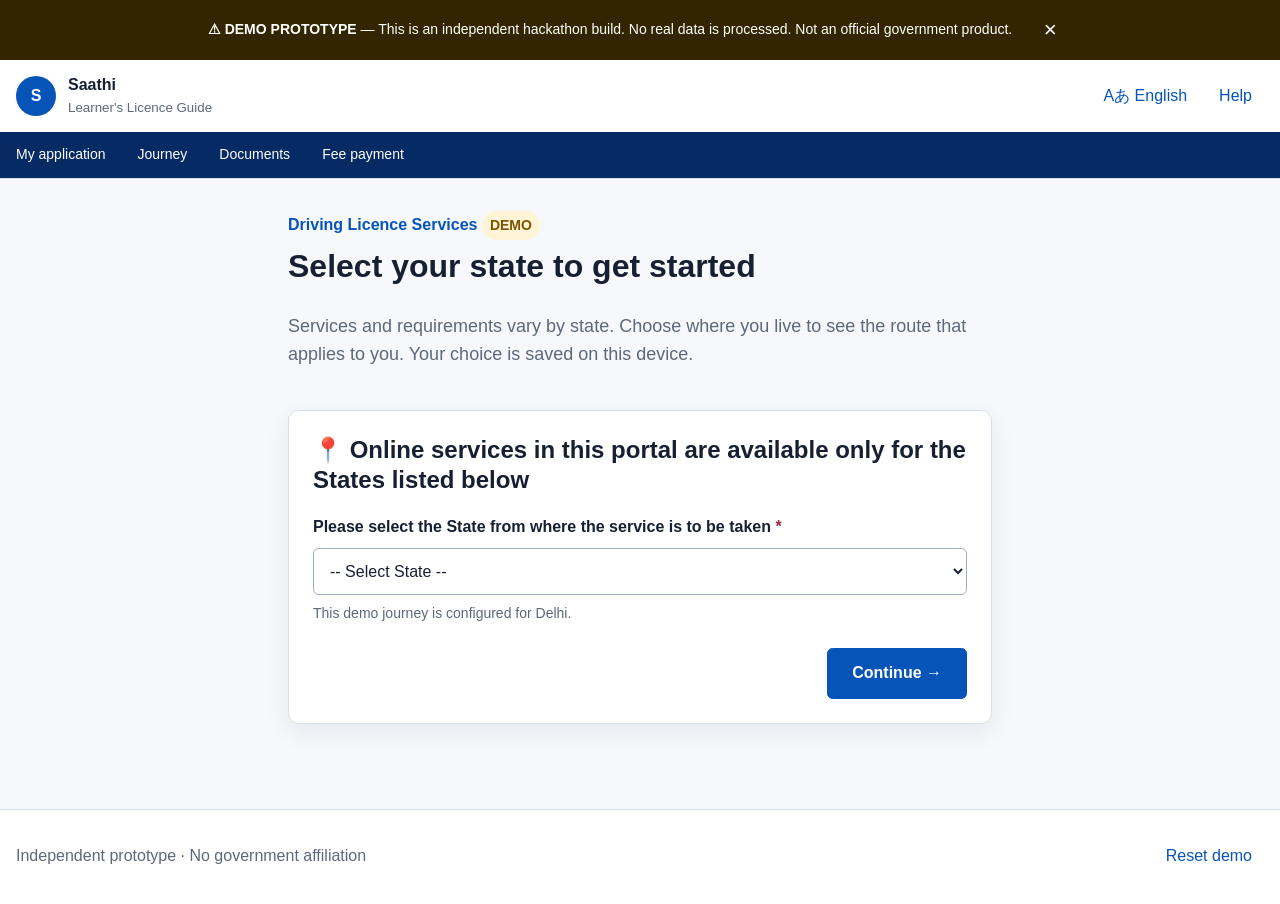
==== index.html @ 6cfe11fb "Add files via upload" ====
<!doctype html>
<html lang="en">
<head>
  <meta charset="utf-8">
  <meta name="viewport" content="width=device-width, initial-scale=1">
  <meta name="description" content="Independent hackathon prototype for a guided learner's licence journey.">
  <title>Saathi — Learner's Licence Guide</title>
  <link rel="icon" href="assets/icons/favicon.svg" type="image/svg+xml">
  <link rel="stylesheet" href="css/base.css">
  <link rel="stylesheet" href="css/layout.css">
  <link rel="stylesheet" href="css/components.css">
  <link rel="stylesheet" href="css/states.css">
  <link rel="stylesheet" href="css/responsive.css">
</head>
<body>
  <a class="skip-link" href="#main-content">Skip to main content</a>
  <div id="demo-banner"></div>
  <header class="site-header">
    <div class="header-main wrap">
      <a class="brand" href="#/welcome" aria-label="Saathi home">
        <span class="brand-mark" aria-hidden="true">S</span>
        <span><strong>Saathi</strong><small>Learner's Licence Guide</small></span>
      </a>
      <div class="header-actions">
        <button class="text-button" id="language-button" type="button" aria-label="Change language">Aあ English</button>
        <button class="text-button" id="help-button" type="button">Help</button>
      </div>
    </div>
    <nav class="service-nav" aria-label="Service navigation">
      <div class="wrap"><a href="#/dashboard">My application</a><a href="#/roadmap">Journey</a><a href="#/documents">Documents</a><a href="#/payment">Fee payment</a></div>
    </nav>
  </header>
  <div id="network-status" class="network-status" role="status" aria-live="polite" hidden></div>
  <main id="main-content" tabindex="-1"></main>
  <footer class="site-footer"><div class="wrap"><span>Independent prototype · No government affiliation</span><button class="link-button" id="reset-button" type="button">Reset demo</button></div></footer>
  <div id="toast-region" class="toast-region" aria-live="polite"></div>
  <dialog id="help-dialog" class="help-dialog" aria-labelledby="help-title">
    <button class="dialog-close" type="button" aria-label="Close help">×</button>
    <h2 id="help-title">Need help?</h2>
    <p>Your progress is saved on this device. For this demo, call <strong>1800-000-0000</strong> or return to your application roadmap.</p>
    <a class="button button-primary" href="#/roadmap">View my journey</a>
  </dialog>
  <script type="module" src="js/main.js"></script>
</body>
</html>
---- css/base.css ----
:root {
  --blue-950:#062a63; --blue-900:#073b86; --blue-800:#0754b8; --blue-700:#0969da; --blue-100:#eaf3ff; --blue-50:#f4f8ff;
  --ink:#172033; --muted:#5d687b; --line:#d8e0eb; --surface:#fff; --canvas:#f6f8fb;
  --green-800:#17613d; --green-100:#e6f5ec; --amber-800:#805500; --amber-100:#fff4d6; --red-800:#9b2935; --red-100:#fdebed;
  --font:-apple-system,BlinkMacSystemFont,"Segoe UI",Roboto,Arial,sans-serif;
  --text-sm:.875rem; --text-base:1rem; --text-lg:1.125rem; --text-xl:1.5rem; --text-2xl:2rem; --text-3xl:2.7rem;
  --space-1:.25rem; --space-2:.5rem; --space-3:.75rem; --space-4:1rem; --space-5:1.5rem; --space-6:2rem; --space-7:3rem; --space-8:4rem;
  --radius-sm:.35rem; --radius-md:.65rem; --radius-lg:1rem; --shadow:0 .5rem 1.5rem rgba(27,46,78,.08); --max:90rem;
  --control:2.9rem; --header:4.5rem;
}
*{box-sizing:border-box} html{scroll-behavior:smooth} body{margin:0;background:var(--canvas);color:var(--ink);font:400 var(--text-base)/1.55 var(--font)}
button,input,select,textarea{font:inherit} button,a{touch-action:manipulation} a{color:var(--blue-800)} img{max-width:100%} h1,h2,h3,p{margin-top:0} h1{font-size:var(--text-2xl);line-height:1.18} h2{font-size:var(--text-xl);line-height:1.25} h3{font-size:var(--text-lg)}
:focus-visible{outline:.2rem solid #ffbf47;outline-offset:.18rem}.skip-link{position:fixed;left:var(--space-3);top:-6rem;background:#fff;padding:var(--space-3);z-index:100}.skip-link:focus{top:var(--space-3)}
.wrap{width:min(calc(100% - var(--space-6)),var(--max));margin-inline:auto}.fallback{max-width:40rem;margin:10vh auto;padding:var(--space-6)}
---- css/layout.css ----
.site-header{background:var(--surface);border-bottom:1px solid var(--line);position:relative;z-index:10}.header-main{height:var(--header);display:flex;align-items:center;justify-content:space-between;gap:var(--space-4)}
.brand{display:flex;align-items:center;gap:var(--space-3);color:var(--ink);text-decoration:none}.brand-mark{display:grid;place-items:center;width:2.5rem;height:2.5rem;border-radius:50%;background:var(--blue-800);color:#fff;font-weight:800}.brand small{display:block;color:var(--muted)}.header-actions{display:flex;gap:var(--space-2)}
.service-nav{background:var(--blue-950)}.service-nav .wrap{display:flex;gap:var(--space-6);overflow:auto}.service-nav a{color:#fff;text-decoration:none;padding:var(--space-3) 0;white-space:nowrap;font-size:var(--text-sm)}
#main-content{min-height:70vh}.page{padding:var(--space-6) 0 var(--space-8)}.page-grid{display:grid;grid-template-columns:minmax(0,1fr) 18rem;gap:var(--space-6);align-items:start}.content-stack{display:grid;gap:var(--space-5)}
.hero{background:var(--blue-50);border-bottom:1px solid var(--line)}.hero-inner{min-height:22rem;display:grid;grid-template-columns:1.25fr .75fr;align-items:center;gap:var(--space-7);padding-block:var(--space-7)}.hero h1{font-size:var(--text-3xl);max-width:42rem}.hero-visual{min-height:14rem;border-radius:var(--radius-lg);background:linear-gradient(150deg,var(--blue-100),#fff);display:grid;place-items:center}.road-scene{font-size:5rem}.site-footer{border-top:1px solid var(--line);background:#fff}.site-footer .wrap{display:flex;justify-content:space-between;align-items:center;gap:var(--space-4);padding-block:var(--space-5);color:var(--muted)}
.form-grid{display:grid;grid-template-columns:repeat(2,minmax(0,1fr));gap:var(--space-4)}.span-2{grid-column:1/-1}.action-row{display:flex;align-items:center;justify-content:space-between;gap:var(--space-3);margin-top:var(--space-5)}
.choice-grid{display:grid;grid-template-columns:repeat(2,minmax(0,1fr));gap:var(--space-4)}.summary-grid{display:grid;grid-template-columns:repeat(3,minmax(0,1fr));gap:var(--space-4)}
---- css/components.css ----
.demo-banner{background:#332500;color:#fff;display:flex;justify-content:center;align-items:center;gap:var(--space-4);padding:var(--space-2) var(--space-4);font-size:var(--text-sm)}.demo-banner button{border:0;background:transparent;color:#fff;font-size:1.4rem;min-width:2.75rem;min-height:2.75rem;cursor:pointer}
.text-button,.link-button{border:0;background:transparent;color:var(--blue-800);min-height:var(--control);padding:0 var(--space-3);cursor:pointer}.button{display:inline-flex;justify-content:center;align-items:center;gap:var(--space-2);min-height:var(--control);padding:var(--space-3) var(--space-5);border:1px solid var(--blue-800);border-radius:var(--radius-sm);font-weight:700;text-decoration:none;cursor:pointer}.button-primary{background:var(--blue-800);color:#fff}.button-secondary{background:#fff;color:var(--blue-800)}.button-danger{background:var(--red-800);border-color:var(--red-800);color:#fff}.button[disabled]{opacity:.5;cursor:not-allowed}
.eyebrow{color:var(--blue-800);font-weight:700;margin-bottom:var(--space-2)}.lede{font-size:var(--text-lg);color:var(--muted);max-width:48rem}.card{background:var(--surface);border:1px solid var(--line);border-radius:var(--radius-md);padding:var(--space-5);box-shadow:var(--shadow)}.card-flat{box-shadow:none}.card h2:last-child,.card p:last-child{margin-bottom:0}
.breadcrumb{font-size:var(--text-sm);color:var(--muted);margin-bottom:var(--space-4)}.breadcrumb a{color:var(--muted)}
.progress{display:flex;justify-content:space-between;gap:var(--space-2);margin:0;padding:0;list-style:none}.progress li{flex:1;border-top:.22rem solid var(--line);padding-top:var(--space-2);font-size:var(--text-sm);color:var(--muted)}.progress .complete{border-color:var(--green-800);color:var(--green-800)}.progress .current{border-color:var(--blue-800);color:var(--blue-800);font-weight:700}
.roadmap{position:sticky;top:var(--space-4)}.roadmap ol{list-style:none;padding:0;margin:0}.roadmap li{position:relative;padding:0 0 var(--space-4) var(--space-6);color:var(--muted)}.roadmap li::before{content:'○';position:absolute;left:0}.roadmap .complete{color:var(--green-800)}.roadmap .complete::before{content:'✓'}.roadmap .current{font-weight:700;color:var(--blue-800)}.roadmap .current::before{content:'→'}
.field{display:grid;gap:var(--space-2)}.field label{font-weight:700}.field input,.field select,.field textarea{width:100%;min-height:var(--control);border:1px solid #9cabc0;border-radius:var(--radius-sm);background:#fff;padding:var(--space-3);color:var(--ink)}.hint{color:var(--muted);font-size:var(--text-sm)}.required{color:var(--red-800)}
.choice{position:relative;display:block;border:1px solid var(--line);border-radius:var(--radius-md);padding:var(--space-5);background:#fff;cursor:pointer}.choice:has(input:checked){border-color:var(--blue-800);box-shadow:0 0 0 .12rem var(--blue-100)}.choice input{position:absolute;top:var(--space-4);right:var(--space-4);width:1.2rem;height:1.2rem}.choice strong{display:block;margin-bottom:var(--space-2)}
.status-box{display:flex;gap:var(--space-4);border-radius:var(--radius-md);padding:var(--space-5);border:1px solid}.status-icon{display:grid;place-items:center;flex:0 0 2.5rem;height:2.5rem;border-radius:50%;font-weight:800}.status-copy p:last-child{margin:0}.status-label{font-size:var(--text-sm);font-weight:800;text-transform:uppercase;letter-spacing:.04em}
.document-list{display:grid;gap:var(--space-3)}.document-row{display:grid;grid-template-columns:1fr auto;gap:var(--space-4);align-items:center;border:1px solid var(--line);border-radius:var(--radius-sm);padding:var(--space-4)}.document-row input{max-width:16rem}.tag{display:inline-flex;padding:var(--space-1) var(--space-2);border-radius:10rem;font-size:var(--text-sm);font-weight:700}.tag-demo{background:var(--amber-100);color:var(--amber-800)}
.fee-table{width:100%;border-collapse:collapse}.fee-table th,.fee-table td{text-align:left;border-bottom:1px solid var(--line);padding:var(--space-3)}.fee-table td:last-child,.fee-table th:last-child{text-align:right}.fee-total{font-weight:800;font-size:var(--text-lg)}
.slot-grid{display:flex;flex-wrap:wrap;gap:var(--space-2)}.slot{min-height:var(--control);border:1px solid var(--line);background:#fff;border-radius:var(--radius-sm);padding:var(--space-2) var(--space-4);cursor:pointer}.slot.is-selected{background:var(--blue-100);border-color:var(--blue-800);font-weight:700}
.video-placeholder{aspect-ratio:16/9;background:var(--blue-950);color:#fff;display:grid;place-items:center;border-radius:var(--radius-md);font-size:var(--text-xl);text-align:center;padding:var(--space-5)}.video-progress{height:.55rem;background:var(--line);border-radius:2rem;overflow:hidden}.video-progress span{display:block;width:0;height:100%;background:var(--green-800);transition:width .3s}
.question-options{display:grid;gap:var(--space-3)}.test-header{display:flex;justify-content:space-between;gap:var(--space-4);align-items:center}.timer{font-weight:800;color:var(--red-800)}
.licence-card{max-width:38rem;border:.18rem solid var(--blue-900);border-radius:var(--radius-md);padding:var(--space-5);background:#fff}.licence-head{display:flex;justify-content:space-between;border-bottom:1px solid var(--line);padding-bottom:var(--space-3);margin-bottom:var(--space-4)}.licence-body{display:grid;grid-template-columns:6rem 1fr;gap:var(--space-4)}.portrait{display:grid;place-items:center;background:var(--blue-100);font-size:3rem;min-height:7rem}.qr{font-size:3.5rem}
.network-status{background:var(--amber-100);color:var(--amber-800);padding:var(--space-2);text-align:center;font-weight:700}.toast-region{position:fixed;right:var(--space-4);bottom:var(--space-4);z-index:40}.toast{background:var(--ink);color:#fff;padding:var(--space-4);border-radius:var(--radius-sm);box-shadow:var(--shadow)}.help-dialog{border:0;border-radius:var(--radius-lg);max-width:30rem;padding:var(--space-6);box-shadow:0 1rem 4rem rgba(0,0,0,.25)}.help-dialog::backdrop{background:rgba(7,20,43,.55)}.dialog-close{float:right;border:0;background:transparent;font-size:1.5rem;min-width:2.75rem;min-height:2.75rem;cursor:pointer}
.dashboard{padding:var(--space-6) 0 var(--space-8)}.dashboard .wrap{display:grid;gap:var(--space-6)}
.welcome-banner{display:grid;grid-template-columns:1.35fr 1fr;gap:var(--space-6);background:linear-gradient(135deg,var(--blue-50),#fff);border:1px solid var(--blue-100);border-radius:var(--radius-lg);padding:var(--space-6)}
.welcome-content h1{font-size:var(--text-2xl);margin-bottom:var(--space-2)}.welcome-content .brand-name{color:var(--blue-800)}.welcome-content .dept-name{font-weight:700;margin-bottom:var(--space-3)}.welcome-content p{color:var(--muted);margin-bottom:var(--space-4);max-width:32rem}.banner-actions{display:flex;gap:var(--space-3);flex-wrap:wrap}
.track-card{background:#fff;border:1px solid var(--line);border-radius:var(--radius-md);padding:var(--space-5);box-shadow:var(--shadow);align-self:start}.track-card h2{margin-bottom:var(--space-2)}.track-card p{color:var(--muted);margin-bottom:var(--space-3)}.track-row{display:flex;gap:var(--space-2);margin-bottom:var(--space-3)}.track-row input{flex:1;min-width:0;min-height:var(--control);padding:var(--space-3);border:1px solid #9cabc0;border-radius:var(--radius-sm);background:#fff;color:var(--ink)}.track-row .button{white-space:nowrap}
.services-section h2{margin-bottom:var(--space-2)}.services-grid{display:grid;grid-template-columns:repeat(3,minmax(0,1fr));gap:var(--space-4);margin-top:var(--space-4)}
.service-card{display:block;text-decoration:none;color:var(--ink);background:#fff;border:1px solid var(--line);border-radius:var(--radius-md);padding:var(--space-5);transition:box-shadow .2s,transform .2s}.service-card:not(.is-disabled):hover{box-shadow:var(--shadow);transform:translateY(-.15rem);border-color:var(--blue-100)}.service-card.is-disabled{opacity:.6;cursor:not-allowed}.service-icon{display:grid;place-items:center;width:2.75rem;height:2.75rem;border-radius:var(--radius-sm);background:var(--blue-100);color:var(--blue-800);font-size:1.35rem;margin-bottom:var(--space-3)}.service-card strong{display:block;margin-bottom:var(--space-2);font-size:var(--text-lg)}.service-card span{color:var(--muted);font-size:var(--text-sm)}
.info-grid{display:grid;grid-template-columns:repeat(3,minmax(0,1fr));gap:var(--space-4)}.info-card{border-radius:var(--radius-md);padding:var(--space-5);border:1px solid var(--line);background:#fff;display:flex;flex-direction:column;gap:var(--space-3)}.info-card h2{margin:0}.info-card--tips{background:var(--blue-50);border-color:var(--blue-100)}.info-card--help{background:var(--green-100);border-color:#a8d6b8}.info-card ul{list-style:none;padding:0;margin:0}.tick-list li{position:relative;padding-left:var(--space-5);margin-bottom:var(--space-3);color:var(--ink)}.tick-list li:last-child{margin-bottom:0}.tick-list li::before{content:'✓';position:absolute;left:0;top:0;color:var(--blue-800);font-weight:800}.info-link{color:var(--blue-800);font-weight:700;text-decoration:none;margin-top:auto}
.notif-header{display:flex;justify-content:space-between;align-items:center}.notif-header h2{margin:0}.notif-list li{display:flex;justify-content:space-between;gap:var(--space-3);padding:var(--space-3) 0;border-bottom:1px solid var(--line)}.notif-list li:last-child{border-bottom:0}.notif-list time{color:var(--muted);font-size:var(--text-sm);flex-shrink:0;white-space:nowrap}
.dashboard-footnote{text-align:right;color:var(--muted);margin:0}.dashboard-footnote a{color:var(--blue-800)}
.topic-hero{display:grid;grid-template-columns:minmax(0,1fr) 22rem;gap:var(--space-6);align-items:center;margin-bottom:var(--space-5)}.topic-hero .lede{color:var(--muted);margin:var(--space-3) 0 0}.topic-hero-illustration{background:linear-gradient(135deg,var(--blue-50),var(--blue-100));border-radius:var(--radius-md);min-height:11rem;display:grid;place-items:center;font-size:4rem;padding:var(--space-5)}
.stacked-card{background:#fff;border:1px solid var(--line);border-radius:var(--radius-md);box-shadow:var(--shadow);overflow:hidden}.section-block{padding:var(--space-5);border-bottom:1px solid var(--line)}.section-block:last-child{border-bottom:0}
.rto-block{display:grid;grid-template-columns:minmax(14rem,1fr) 2fr auto;gap:var(--space-5);align-items:start}.section-heading{display:flex;gap:var(--space-3);align-items:flex-start}.section-heading h2{font-size:var(--text-lg);margin-bottom:var(--space-1)}.section-icon{display:grid;place-items:center;width:2.5rem;height:2.5rem;border-radius:50%;background:var(--blue-100);color:var(--blue-800);font-size:1.15rem;flex-shrink:0}
.rto-fields{display:grid;grid-template-columns:1fr 1fr;gap:var(--space-4)}.chip-input{display:flex;justify-content:space-between;align-items:center;background:var(--blue-50);border:1px solid var(--blue-100);border-radius:var(--radius-sm);padding:var(--space-3);min-height:var(--control)}.chip-input .check{color:#fff;background:#28a745;width:1.4rem;height:1.4rem;border-radius:50%;display:grid;place-items:center;font-size:.85rem;font-weight:800}.rto-help{max-width:12rem}.rto-help .hint{margin-bottom:var(--space-1)}
.row-space-between{display:flex;justify-content:space-between;align-items:flex-start;gap:var(--space-4);margin-bottom:var(--space-3)}.row-space-between h2{margin:0}.info-link{color:var(--blue-800);font-weight:700;text-decoration:none;white-space:nowrap}
.doc-row{display:flex;gap:var(--space-5);flex-wrap:wrap;align-items:center;margin-top:var(--space-2)}.doc-item{display:inline-flex;gap:var(--space-2);align-items:center;color:var(--ink)}.doc-icon{color:var(--muted)}
.steps-row{display:flex;gap:var(--space-4);align-items:center;margin-top:var(--space-3);flex-wrap:wrap}.step-item{display:flex;gap:var(--space-3);align-items:center}.step-num{display:grid;place-items:center;width:2rem;height:2rem;border-radius:50%;background:var(--blue-100);color:var(--blue-800);font-weight:700}.step-item strong{color:var(--blue-800)}.step-arrow{color:var(--muted);font-size:1.25rem}
.cta-block{background:var(--blue-50);padding:var(--space-4) var(--space-5);display:flex;justify-content:space-between;align-items:center;gap:var(--space-4);flex-wrap:wrap}.cta-copy{display:flex;gap:var(--space-3);align-items:center}.cta-icon{display:grid;place-items:center;width:2rem;height:2rem;border-radius:var(--radius-sm);background:var(--blue-100);color:var(--blue-800)}
.verif-methods{display:grid;grid-template-columns:1fr 1fr;gap:var(--space-4);margin-bottom:var(--space-4)}.verif-card{border:1px solid var(--line);border-radius:var(--radius-md);padding:var(--space-5);background:#fff;cursor:pointer;position:relative;display:block}.verif-card:has(input:checked){border-color:var(--blue-800);box-shadow:0 0 0 .12rem var(--blue-100)}.verif-card input[type="radio"]{position:absolute;top:var(--space-4);left:var(--space-4);width:1.2rem;height:1.2rem}.verif-card-head{display:flex;gap:var(--space-3);align-items:flex-start;padding-left:2rem;margin-bottom:var(--space-3)}.verif-card-head strong{display:block;margin-bottom:var(--space-1)}.verif-icon{display:grid;place-items:center;width:2.25rem;height:2.25rem;border-radius:var(--radius-sm);background:var(--blue-100);color:var(--blue-800);font-size:1.1rem;flex-shrink:0}.verif-sub{background:var(--canvas);padding:var(--space-3);border-radius:var(--radius-sm);font-size:var(--text-sm)}.verif-sub strong{display:block;margin-bottom:var(--space-1)}.verif-sub span{color:var(--muted)}
.info-banner{background:var(--blue-50);border:1px solid var(--blue-100);border-radius:var(--radius-sm);padding:var(--space-3) var(--space-4);display:flex;gap:var(--space-3);align-items:center;color:var(--ink)}.info-banner-icon{display:grid;place-items:center;width:1.5rem;height:1.5rem;border-radius:50%;background:var(--blue-800);color:#fff;font-weight:800;flex-shrink:0}
.aadhaar-steps{display:grid;grid-template-columns:1fr 1fr;gap:0}.aadhaar-step{padding:var(--space-5)}.aadhaar-step+.aadhaar-step{border-left:1px solid var(--line)}.step-heading{color:var(--blue-800);margin-bottom:var(--space-3);font-size:var(--text-lg);display:flex;gap:var(--space-3);align-items:center}.mobile-line{margin:var(--space-2) 0 var(--space-4)}.mobile-line a{margin-left:var(--space-2)}.otp-label{display:block;font-weight:700;margin-bottom:var(--space-2)}.otp-boxes{display:flex;gap:var(--space-2);margin-bottom:var(--space-3)}.otp-boxes input{width:2.75rem;height:2.75rem;text-align:center;font-size:var(--text-lg);font-weight:700;border:1px solid var(--line);border-radius:var(--radius-sm);padding:0}.otp-boxes input:focus{border-color:var(--blue-800);outline-offset:.05rem}.otp-timer{color:var(--red-800);font-weight:700}
.pill{display:inline-block;padding:var(--space-1) var(--space-3);border-radius:10rem;font-size:var(--text-sm);font-weight:700;margin-top:var(--space-1)}.pill-success{background:var(--green-100);color:var(--green-800)}.pill-muted{background:var(--canvas);color:var(--muted);border:1px solid var(--line)}
.verif-desc{color:var(--muted);margin:0;padding-left:2rem}
.faceless-steps-card{margin-top:var(--space-4)}.flow-steps{display:flex;justify-content:space-between;gap:var(--space-3);list-style:none;padding:0;margin:var(--space-4) 0 0;flex-wrap:nowrap;overflow-x:auto}.flow-steps li{display:flex;flex-direction:column;align-items:center;text-align:center;gap:var(--space-2);flex:1;min-width:5.5rem;position:relative}.flow-icon{display:grid;place-items:center;width:3rem;height:3rem;border-radius:50%;background:var(--blue-50);color:var(--blue-800);border:1px solid var(--blue-100);font-size:1.15rem}.flow-steps li:not(:last-child)::after{content:'→';position:absolute;top:1rem;right:-.35rem;color:var(--muted);font-size:1.15rem}.flow-steps li span{font-size:var(--text-sm);color:var(--muted);line-height:1.3}
.app-stepper{display:flex;align-items:center;list-style:none;padding:0;margin:0 0 var(--space-5);gap:0}.app-stepper li{display:flex;gap:var(--space-3);align-items:flex-start;flex-shrink:0}.step-badge{display:grid;place-items:center;width:2.25rem;height:2.25rem;border-radius:50%;background:var(--line);color:var(--muted);font-weight:800;flex-shrink:0}.app-stepper .current .step-badge{background:var(--blue-800);color:#fff}.app-stepper .complete .step-badge{background:#28a745;color:#fff}.step-body strong{display:block;color:var(--ink)}.step-body span{font-size:var(--text-sm);color:var(--muted)}.app-stepper .current .step-body strong{color:var(--blue-800)}.step-line{flex:1;min-width:1.5rem;height:1px;border-top:1px dashed var(--line);margin:1.1rem var(--space-3) 0}.step-line.complete{border-top-color:#28a745}
.app-form-card .form-header{padding:var(--space-5);display:flex;justify-content:space-between;align-items:flex-start;gap:var(--space-4);border-bottom:1px solid var(--line);flex-wrap:wrap}.mandatory-tag{background:var(--blue-50);color:var(--blue-800);padding:var(--space-2) var(--space-3);border-radius:var(--radius-sm);font-size:var(--text-sm);white-space:nowrap;display:inline-flex;gap:var(--space-2);align-items:center}
.composite-label{display:block;font-weight:700;margin-bottom:var(--space-2)}.triple-grid{display:grid;grid-template-columns:repeat(3,1fr);gap:var(--space-3)}.quad-grid{display:grid;grid-template-columns:1fr 1fr 1fr 1fr;gap:var(--space-3)}.form-grid-3{display:grid;grid-template-columns:repeat(3,1fr);gap:var(--space-4)}.form-grid-2{display:grid;grid-template-columns:1fr 1fr;gap:var(--space-4)}.triple-grid input,.quad-grid input,.quad-grid select{min-height:var(--control);padding:var(--space-3);border:1px solid var(--line);border-radius:var(--radius-sm);background:#fff;color:var(--ink);width:100%}
.hint-danger{color:var(--red-800);margin-top:var(--space-2)}.hint.mini{font-size:.8rem;margin-top:var(--space-1)}.hint-info{color:var(--muted);margin-top:var(--space-2);display:flex;gap:var(--space-2);align-items:center}
.radio-inline{display:flex;gap:var(--space-4);align-items:center;padding-top:var(--space-2);flex-wrap:wrap}.radio-inline label{display:inline-flex;gap:var(--space-2);align-items:center;font-weight:400;cursor:pointer}
.chip-age{background:var(--canvas);border-color:var(--line);color:var(--ink);padding:var(--space-3);gap:var(--space-2)}
.prefix-input{display:flex}.prefix-input .prefix{display:grid;place-items:center;padding:0 var(--space-3);background:var(--canvas);border:1px solid var(--line);border-right:0;border-radius:var(--radius-sm) 0 0 var(--radius-sm);min-height:var(--control);font-weight:700}.prefix-input input{flex:1;min-height:var(--control);padding:var(--space-3);border:1px solid var(--line);border-radius:0 var(--radius-sm) var(--radius-sm) 0;background:#fff;color:var(--ink)}
.info-banner-plain{background:var(--blue-50);border-color:var(--blue-100);color:var(--blue-800);font-weight:600;justify-content:flex-start}
.form-cta{display:flex;justify-content:space-between;gap:var(--space-4);padding:var(--space-4) var(--space-5);border-top:1px solid var(--line);background:var(--canvas)}
.address-columns{display:grid;grid-template-columns:1fr 1fr;gap:0}.address-column{padding:var(--space-5)}.address-column+.address-column{border-left:1px solid var(--line)}.column-title{display:flex;justify-content:space-between;align-items:center;color:var(--blue-800);margin-bottom:var(--space-3);gap:var(--space-3)}.column-title h3{color:var(--blue-800);margin:0;font-size:var(--text-lg)}.checkbox-inline{display:inline-flex;gap:var(--space-2);align-items:center;font-size:var(--text-sm);cursor:pointer}
.sub-section-title{color:var(--blue-800);font-weight:700;margin:var(--space-4) 0 var(--space-3)}
.field-quad{display:grid;grid-template-columns:1fr 1fr 1fr 1fr;gap:var(--space-3);margin-bottom:var(--space-3)}.field-stack{display:grid;gap:var(--space-3)}
.rto-map-block{display:grid;grid-template-columns:1fr 1fr;gap:var(--space-4);margin-top:var(--space-3)}.rto-map{background:linear-gradient(135deg,#dbe9f7,#eaf3ff);border-radius:var(--radius-md);min-height:9rem;display:grid;place-items:center;font-size:4rem}.rto-select-side .hint-info{margin-top:var(--space-3)}
.vehicle-grid{display:grid;grid-template-columns:1fr 1fr;gap:var(--space-4)}.vehicle-card{border:1px solid var(--line);border-radius:var(--radius-md);padding:var(--space-5);background:#fff;position:relative;cursor:pointer;display:block}.vehicle-card:has(input:checked){border-color:var(--blue-800);box-shadow:0 0 0 .12rem var(--blue-100)}.vehicle-card input[type="radio"],.vehicle-card input[type="checkbox"]{position:absolute;top:var(--space-4);right:var(--space-4);width:1.2rem;height:1.2rem}.vehicle-icon{display:grid;place-items:center;width:2.75rem;height:2.75rem;border-radius:50%;background:var(--blue-50);color:var(--blue-800);font-size:1.15rem;margin-bottom:var(--space-3)}.vehicle-card strong{display:block;font-size:var(--text-lg);margin-bottom:var(--space-2)}.vehicle-card p{color:var(--muted);margin-bottom:var(--space-3)}.tag-neutral{background:var(--canvas);color:var(--muted);border:1px solid var(--line)}.vehicle-card.is-disabled{opacity:.6;cursor:not-allowed;background:var(--canvas)}.warn-tag{display:inline-block;background:var(--red-100);color:var(--red-800);padding:var(--space-1) var(--space-3);border-radius:var(--radius-sm);font-size:var(--text-sm);font-weight:700;position:absolute;top:var(--space-4);right:var(--space-4)}
.declaration-row{border:1px solid var(--line);border-radius:var(--radius-md);padding:var(--space-4);display:flex;justify-content:space-between;align-items:center;gap:var(--space-4);flex-wrap:wrap}.declaration-row h3{margin:0 0 var(--space-2)}.declaration-check{border:1px solid var(--line);border-radius:var(--radius-md);padding:var(--space-4);display:flex;gap:var(--space-3);align-items:flex-start;cursor:pointer}.declaration-check input{margin-top:.25rem;width:1.2rem;height:1.2rem}
.page-header-block{margin-bottom:var(--space-5)}.page-header-block h1{margin-bottom:var(--space-3)}.page-header-block.header-with-chip{display:flex;justify-content:space-between;align-items:center;flex-wrap:wrap;gap:var(--space-3)}.app-num-chip{background:var(--blue-50);color:var(--ink);padding:var(--space-2) var(--space-4);border-radius:var(--radius-sm);display:inline-block;font-size:var(--text-sm)}.app-num-chip strong{color:var(--blue-800);margin-left:var(--space-2)}.app-num-chip.large{padding:var(--space-3) var(--space-5);font-size:var(--text-base);margin-top:var(--space-4)}
.section-title{margin:var(--space-4) 0 var(--space-3)}
.journey-stepper{display:flex;align-items:flex-start;justify-content:space-between;list-style:none;padding:0;margin:var(--space-4) 0 var(--space-5);gap:var(--space-2)}.journey-stepper li{display:flex;flex-direction:column;align-items:center;text-align:center;gap:var(--space-2);flex:0 1 auto;min-width:6rem}.journey-badge{display:grid;place-items:center;width:2.75rem;height:2.75rem;border-radius:50%;background:var(--line);color:var(--muted);font-weight:800;font-size:1.15rem}.journey-stepper .complete .journey-badge{background:#28a745;color:#fff}.journey-stepper .current .journey-badge{background:var(--blue-800);color:#fff}.journey-stepper .pending .journey-badge{background:#eef1f7;color:var(--muted)}.journey-stepper li strong{font-size:var(--text-sm);color:var(--ink);font-weight:700}.journey-stepper .current strong{color:var(--blue-800)}.journey-status{font-size:var(--text-sm)}.journey-stepper .complete .journey-status{color:#28a745;font-weight:700}.journey-stepper .current .journey-status{color:var(--blue-800);font-weight:700}.journey-stepper .pending .journey-status{color:var(--muted)}.journey-line{flex:1;height:2px;background:var(--line);margin-top:1.35rem;align-self:flex-start;min-width:1rem}.journey-line.complete{background:#28a745}
.doc-cards{display:flex;flex-direction:column;gap:var(--space-3);margin-bottom:var(--space-4)}.doc-card{border:1px solid var(--line);border-radius:var(--radius-md);background:#fff;overflow:hidden;transition:border-color .2s}.doc-card.is-expanded{border-color:var(--blue-100);box-shadow:var(--shadow)}.doc-card-head{display:flex;align-items:center;gap:var(--space-4);padding:var(--space-4)}.doc-icon-square{display:grid;place-items:center;width:3rem;height:3rem;border-radius:var(--radius-sm);background:var(--canvas);color:var(--muted);font-size:1.25rem;flex-shrink:0}.doc-title{flex:1;display:flex;flex-direction:column;gap:var(--space-1);min-width:0}.doc-title strong{font-size:var(--text-base)}.pill-uploaded{background:var(--green-100);color:var(--green-800);display:inline-flex;align-items:center;gap:var(--space-1);white-space:nowrap}.doc-actions{display:flex;gap:var(--space-1);align-items:center;flex-shrink:0}.icon-btn{background:transparent;border:0;width:2.25rem;height:2.25rem;border-radius:var(--radius-sm);cursor:pointer;color:var(--muted);font-size:1rem;display:grid;place-items:center}.icon-btn.danger{color:var(--red-800)}.icon-btn:hover{background:var(--canvas)}.toggle-btn{transition:transform .2s}.doc-card.is-expanded .toggle-btn{transform:rotate(180deg)}.doc-details{border-top:1px solid var(--line);padding:var(--space-4);background:#fff;display:none}.doc-card.is-expanded .doc-details{display:block}.doc-details-grid{display:grid;grid-template-columns:repeat(3,1fr);gap:var(--space-4);margin-bottom:var(--space-3)}.doc-details-grid > div{display:flex;flex-direction:column;gap:var(--space-1)}.doc-details-grid strong{font-size:var(--text-base)}.doc-details-cta{display:flex;justify-content:flex-end}
.mini-stepper{display:flex;justify-content:space-between;gap:var(--space-4);list-style:none;padding:0;margin:0 0 var(--space-5);align-items:flex-start}.mini-stepper li{flex:1;display:flex;flex-direction:column;align-items:center;text-align:center;gap:var(--space-2);position:relative}.mini-stepper li:not(:last-child)::after{content:'';position:absolute;top:1.25rem;left:60%;right:-40%;height:1px;border-top:1px dashed var(--line)}.mini-badge{display:grid;place-items:center;width:2.5rem;height:2.5rem;border-radius:50%;background:var(--line);color:var(--muted);font-weight:800}.mini-stepper .complete .mini-badge{background:#28a745;color:#fff}.mini-stepper .current .mini-badge{background:var(--blue-800);color:#fff}.mini-stepper li strong{color:var(--ink)}.mini-stepper .current strong{color:var(--blue-800)}.mini-stepper li span{color:var(--muted);font-size:var(--text-sm)}
.review-sections{display:flex;flex-direction:column;gap:var(--space-4);margin-bottom:var(--space-4)}.review-card{border:1px solid var(--line);border-radius:var(--radius-md);background:#fff;overflow:hidden}.review-card-head{display:flex;justify-content:space-between;align-items:center;padding:var(--space-4);border-bottom:1px solid var(--line);gap:var(--space-4)}.review-card-head h3{margin:0;color:var(--blue-800);font-size:var(--text-lg)}.review-edit{color:var(--blue-800);font-weight:700;text-decoration:none;white-space:nowrap}.review-card-body{padding:var(--space-4)}.review-grid{display:grid;grid-template-columns:repeat(4,1fr);gap:var(--space-4)}.review-grid > div{display:flex;flex-direction:column;gap:var(--space-1)}.review-grid strong{color:var(--ink)}.review-grid.two-col{grid-template-columns:1fr 1fr}.review-grid.four-col{grid-template-columns:repeat(4,1fr)}.text-right{text-align:right}.paid-amount{color:#28a745;font-size:var(--text-lg)}
.table-scroll{overflow-x:auto}.review-table{width:100%;border-collapse:collapse}.review-table th,.review-table td{padding:var(--space-3);text-align:left;border-bottom:1px solid var(--line);font-size:var(--text-sm)}.review-table th{background:var(--canvas);color:var(--muted);font-weight:700;text-transform:uppercase;font-size:.75rem;letter-spacing:.03em}.review-table tbody tr:last-child td{border-bottom:0}.doc-actions-mini{display:inline-flex;gap:var(--space-2)}
.fee-lines{display:flex;flex-direction:column;gap:var(--space-2);margin-bottom:var(--space-3)}.fee-line{display:flex;justify-content:space-between;align-items:baseline;padding:var(--space-2) 0;border-bottom:1px solid var(--line)}.fee-line:last-of-type{border-bottom:0}.fee-line.total{font-size:var(--text-lg);font-weight:800;padding-top:var(--space-3);margin-top:var(--space-2);border-top:1px solid var(--line);border-bottom:0}.fee-line.total .hint{font-weight:400;color:var(--muted);font-size:var(--text-sm)}
.payment-heading{margin:var(--space-5) 0 var(--space-4)}.payment-heading h2{margin-bottom:var(--space-1)}.payment-columns{display:grid;grid-template-columns:1fr 1.4fr;gap:var(--space-5)}.payment-card{background:#fff;border:1px solid var(--line);border-radius:var(--radius-md);padding:var(--space-5);box-shadow:var(--shadow)}.payment-card h3{display:flex;gap:var(--space-3);align-items:center;color:var(--blue-800);margin-bottom:var(--space-4)}.total-card{background:var(--blue-50);border:1px solid var(--blue-100);border-radius:var(--radius-md);padding:var(--space-4);margin-bottom:var(--space-3)}.total-card .hint{color:var(--blue-800);margin-bottom:var(--space-1)}.total-card .hint span{color:var(--muted);font-weight:400}.total-amount{font-size:2rem;font-weight:800;color:var(--blue-800)}.secure-note{background:var(--green-100);color:var(--green-800);border-radius:var(--radius-sm);padding:var(--space-3);display:flex;flex-direction:column;gap:var(--space-1);margin-top:var(--space-3)}.secure-note strong{color:var(--green-800)}
.method-list{display:flex;flex-direction:column;gap:var(--space-3);margin-bottom:var(--space-5)}.method-card-item{border:1px solid var(--line);border-radius:var(--radius-md);padding:var(--space-4);background:#fff;cursor:pointer;display:flex;align-items:center;gap:var(--space-4);position:relative}.method-card-item input[type="radio"]{width:1.25rem;height:1.25rem;flex-shrink:0}.method-card-item:has(input:checked){border-color:var(--blue-800);background:var(--blue-50);box-shadow:0 0 0 .12rem var(--blue-100)}.method-card-item > div{flex:1;display:flex;flex-direction:column;gap:var(--space-1)}.method-icon{font-size:1.5rem;color:var(--muted)}.method-actions{display:flex;justify-content:flex-end;gap:var(--space-3);border-top:1px solid var(--line);padding-top:var(--space-4)}
.success-card{background:#fff;border:1px solid var(--line);border-radius:var(--radius-md);padding:var(--space-7) var(--space-5);text-align:center;margin-bottom:var(--space-4);box-shadow:var(--shadow)}.success-check{display:grid;place-items:center;width:4.5rem;height:4.5rem;border-radius:50%;background:#28a745;color:#fff;font-size:2.5rem;font-weight:800;margin:0 auto var(--space-4);box-shadow:0 0 0 .75rem var(--green-100)}.success-card h1{color:var(--ink);margin-bottom:var(--space-2)}.success-card .lede{color:var(--muted);margin-bottom:var(--space-3)}
.whats-next-grid{display:grid;grid-template-columns:repeat(3,1fr);gap:var(--space-4)}.whats-next-item{display:flex;gap:var(--space-3);align-items:flex-start;padding:var(--space-3);border-radius:var(--radius-sm)}.whats-next-icon{display:grid;place-items:center;width:2.5rem;height:2.5rem;border-radius:50%;background:var(--blue-50);color:var(--blue-800);font-size:1.15rem;flex-shrink:0}.whats-next-item strong{display:block;margin-bottom:var(--space-1)}
.warning-banner{background:#fff8e6;border:1px solid #ffd54f;border-radius:var(--radius-md);padding:var(--space-5);margin-bottom:var(--space-4)}.warning-banner-head{display:flex;gap:var(--space-4);align-items:flex-start;margin-bottom:var(--space-4)}.warning-icon{display:grid;place-items:center;width:2.5rem;height:2.5rem;color:#e6871b;font-size:1.75rem;flex-shrink:0}.warning-banner h2{margin-bottom:var(--space-2);color:var(--ink)}.warning-features{display:grid;grid-template-columns:repeat(3,1fr);gap:var(--space-4);margin-bottom:var(--space-5)}.warning-feature{display:flex;gap:var(--space-3);align-items:flex-start}.warning-feature-icon{display:grid;place-items:center;width:2.5rem;height:2.5rem;border-radius:50%;background:var(--blue-50);color:var(--blue-800);font-size:1rem;flex-shrink:0}.warning-feature strong{display:block;margin-bottom:var(--space-1)}
.book-slot-card{background:#fff;border:1px solid var(--line);border-radius:var(--radius-md);padding:var(--space-5);margin-bottom:var(--space-4);box-shadow:var(--shadow)}.book-slot-card.is-disabled{opacity:.55}.book-slot-card.is-disabled *{pointer-events:none}.book-slot-card h2{margin-bottom:var(--space-2)}.book-slot-fields{display:grid;grid-template-columns:repeat(3,1fr);gap:var(--space-4);margin:var(--space-4) 0}.check-availability{display:flex;justify-content:space-between;align-items:center;gap:var(--space-4);flex-wrap:wrap}.check-availability .info-banner{flex:1;min-width:20rem}
.guidelines-card{background:#f2f7ff;border:1px solid var(--blue-100);border-radius:var(--radius-md);padding:var(--space-5);margin-bottom:var(--space-4)}.guidelines-card h2{display:flex;gap:var(--space-3);align-items:center;color:var(--ink);margin-bottom:var(--space-4);font-size:var(--text-lg)}.guidelines-icon{display:grid;place-items:center;width:2rem;height:2rem;border-radius:var(--radius-sm);background:#fff;color:var(--blue-800)}.guidelines-grid{display:grid;grid-template-columns:1fr auto;gap:var(--space-5);align-items:center}.guidelines-list{list-style:none;padding:0;margin:0;display:flex;flex-direction:column;gap:var(--space-3)}.guidelines-list li{display:flex;gap:var(--space-3);align-items:center}.guidelines-list li::before{content:'✓';display:grid;place-items:center;width:1.5rem;height:1.5rem;border-radius:50%;background:#28a745;color:#fff;font-size:.75rem;font-weight:800;flex-shrink:0}.guidelines-graphic{width:9rem;font-size:5rem;display:grid;place-items:center;background:#fff;border-radius:var(--radius-md);padding:var(--space-4);border:1px solid var(--line)}
.note-banner{background:var(--blue-50);border:1px solid var(--blue-100);border-radius:var(--radius-sm);padding:var(--space-3) var(--space-4);display:flex;gap:var(--space-3);align-items:flex-start}.note-banner-icon{display:grid;place-items:center;width:1.5rem;height:1.5rem;border-radius:50%;background:var(--blue-800);color:#fff;font-weight:800;flex-shrink:0;font-size:.75rem}
.success-banner{background:var(--green-100);border:1px solid #a8d6b8;border-radius:var(--radius-md);padding:var(--space-4);display:flex;gap:var(--space-4);align-items:center;margin-bottom:var(--space-4)}.success-banner-icon{display:grid;place-items:center;width:2.5rem;height:2.5rem;border-radius:50%;background:#28a745;color:#fff;font-size:1.15rem;flex-shrink:0;font-weight:800}.success-banner strong{display:block;margin-bottom:var(--space-1);color:var(--green-800)}.success-banner span{color:var(--green-800)}.success-banner-graphic{margin-left:auto;font-size:2rem}
.tutorial-lang{display:flex;gap:var(--space-3);align-items:center;margin-bottom:var(--space-4)}.tutorial-lang label{font-weight:700}.tutorial-lang select{padding:var(--space-2) var(--space-3);border:1px solid var(--line);border-radius:var(--radius-sm);background:#fff;min-height:var(--control);min-width:12rem}
.tutorial-layout{display:grid;grid-template-columns:2fr 1fr;gap:var(--space-5);margin-bottom:var(--space-4)}.tutorial-video-side{display:flex;flex-direction:column;gap:var(--space-3)}.tutorial-side-column{display:flex;flex-direction:column;gap:var(--space-4)}
.tutorial-video{aspect-ratio:16/9;background:#0a2540;border-radius:var(--radius-md);position:relative;overflow:hidden}.tutorial-video-fallback{position:absolute;inset:0;background:linear-gradient(135deg,#345d84,#1c3550);display:flex;flex-direction:column;justify-content:center;align-items:center;color:#fff;text-align:center;gap:var(--space-2);padding:var(--space-5)}.tutorial-video-fallback strong{font-size:2rem;letter-spacing:.1em;text-shadow:0 2px 8px rgba(0,0,0,.5)}.tutorial-video-fallback span{font-size:1rem;opacity:.9}.tutorial-play{position:absolute;inset:0;display:grid;place-items:center;cursor:pointer;background:radial-gradient(circle,rgba(0,0,0,.15),rgba(0,0,0,.35))}.tutorial-play::before{content:'▶';display:grid;place-items:center;width:5rem;height:5rem;border-radius:50%;background:rgba(var(--blue-800),.9);background:var(--blue-800);color:#fff;font-size:1.5rem;box-shadow:0 4px 20px rgba(0,0,0,.4);padding-left:.4rem}.tutorial-video-controls{position:absolute;bottom:0;left:0;right:0;background:linear-gradient(180deg,transparent,rgba(0,0,0,.75));color:#fff;padding:var(--space-4) var(--space-4) var(--space-3);display:flex;gap:var(--space-3);align-items:center;font-size:var(--text-sm)}.tutorial-video-progress{flex:1;height:.35rem;background:rgba(255,255,255,.3);border-radius:2rem;overflow:hidden}.tutorial-video-progress span{display:block;width:0;height:100%;background:var(--blue-700);transition:width .3s}
.tutorial-side-card{background:#fff;border:1px solid var(--line);border-radius:var(--radius-md);padding:var(--space-5)}.tutorial-side-card h2{margin-bottom:var(--space-4)}.tutorial-topics{list-style:none;padding:0;margin:0;display:flex;flex-direction:column;gap:var(--space-3)}.tutorial-topics li{display:flex;gap:var(--space-3);align-items:center}.tutorial-topic-icon{display:grid;place-items:center;width:2rem;height:2rem;border-radius:50%;background:var(--blue-50);color:var(--blue-800);font-size:1rem;flex-shrink:0}
.status-block{background:#fff;border:1px solid var(--line);border-radius:var(--radius-md);padding:var(--space-5);text-align:center}.status-block .label{color:var(--muted);font-size:var(--text-sm);margin-bottom:var(--space-2);letter-spacing:.08em}.status-block .value{font-size:var(--text-xl);font-weight:800;color:var(--red-800)}.status-block.is-complete{background:var(--green-100);border-color:#a8d6b8}.status-block.is-complete .value{color:var(--green-800)}
.watch-info{background:var(--blue-50);border:1px solid var(--blue-100);border-radius:var(--radius-sm);padding:var(--space-3) var(--space-4);display:flex;gap:var(--space-3);align-items:flex-start}.watch-complete{background:var(--green-100);border:1px solid #a8d6b8;color:var(--green-800);border-radius:var(--radius-sm);padding:var(--space-3) var(--space-4);display:flex;gap:var(--space-3);align-items:center}.watch-complete strong{display:block;margin-bottom:var(--space-1)}
.tutorial-ack{border-top:1px solid var(--line);padding:var(--space-4) 0;margin:var(--space-4) 0;display:flex;gap:var(--space-3);align-items:flex-start;cursor:pointer}.tutorial-ack input{width:1.2rem;height:1.2rem;margin-top:.25rem;flex-shrink:0}
.button.is-locked{opacity:.55;cursor:not-allowed}
.selected-slot-box{background:var(--blue-50);border:1px solid var(--blue-100);border-radius:var(--radius-md);padding:var(--space-4);display:flex;gap:var(--space-4);align-items:center;margin-top:var(--space-3);flex-wrap:wrap}.selected-slot-icon{display:grid;place-items:center;width:3rem;height:3rem;border-radius:50%;background:#fff;color:var(--blue-800);font-size:1.25rem;flex-shrink:0}.selected-slot-info{flex:1;min-width:14rem}.selected-slot-info strong{display:block;margin-bottom:var(--space-1)}.selected-slot-info span{color:var(--ink);font-size:var(--text-sm)}
.slot-confirmed-card{background:linear-gradient(180deg,#e8f6ec,#fff);border:1px solid #a8d6b8;border-radius:var(--radius-md);padding:var(--space-7) var(--space-5);text-align:center;margin-bottom:var(--space-4)}.slot-confirmed-check{display:grid;place-items:center;width:5rem;height:5rem;border-radius:50%;background:#28a745;color:#fff;font-size:2rem;margin:0 auto var(--space-4);box-shadow:0 0 0 .75rem rgba(40,167,69,.15)}.slot-confirmed-card h2{color:var(--blue-800);font-size:2rem;margin-bottom:var(--space-2)}.slot-confirmed-card .lede{color:var(--muted);margin-bottom:var(--space-4)}
.slot-details{display:grid;grid-template-columns:1fr 1fr;gap:0;background:#fff;border:1px solid var(--line);border-radius:var(--radius-md);padding:var(--space-5);margin:var(--space-4) auto 0;text-align:left;max-width:44rem}.slot-details-left{padding-right:var(--space-5)}.slot-details-left .hint{margin-bottom:var(--space-3)}.slot-details-row{display:flex;gap:var(--space-3);align-items:center;font-size:var(--text-lg);font-weight:700;margin-bottom:var(--space-2)}.slot-details-right{padding-left:var(--space-5);border-left:1px solid var(--line);text-align:center}.slot-details-right .hint{margin-bottom:var(--space-3)}
.countdown{display:flex;justify-content:center;align-items:center;gap:var(--space-2)}.countdown-cell{display:flex;flex-direction:column;align-items:center;min-width:3rem}.countdown-cell strong{font-size:2rem;font-weight:800;color:var(--ink);line-height:1}.countdown-cell span{font-size:.75rem;color:var(--muted);letter-spacing:.05em;margin-top:var(--space-1)}.countdown-sep{font-size:2rem;color:var(--muted);align-self:flex-start;padding-top:.25rem}
.take-test-banner{background:var(--blue-50);border:1px solid var(--blue-100);border-radius:var(--radius-md);padding:var(--space-4);display:flex;justify-content:space-between;align-items:center;gap:var(--space-4);margin-bottom:var(--space-4);flex-wrap:wrap}.take-test-copy{flex:1;min-width:16rem}.take-test-copy strong{display:block;margin-bottom:var(--space-1)}
.test-stepper{display:flex;align-items:center;list-style:none;padding:0;margin:0 0 var(--space-5);justify-content:center;gap:0;max-width:44rem;margin-inline:auto}.test-stepper li{display:flex;flex-direction:column;align-items:center;gap:var(--space-2);flex-shrink:0}.test-stepper .test-badge{display:grid;place-items:center;width:2.25rem;height:2.25rem;border-radius:50%;background:var(--line);color:var(--muted);font-weight:800}.test-stepper .complete .test-badge{background:#28a745;color:#fff}.test-stepper .current .test-badge{background:var(--blue-800);color:#fff}.test-stepper strong{color:var(--muted);font-size:var(--text-sm)}.test-stepper .complete strong{color:var(--ink)}.test-stepper .current strong{color:var(--blue-800)}.test-line{flex:1;min-width:8rem;height:2px;background:var(--line);margin:0 var(--space-4);align-self:flex-start;margin-top:1.1rem}.test-line.complete{background:#28a745}
.face-layout{display:grid;grid-template-columns:1fr 1fr;gap:var(--space-5);margin-bottom:var(--space-4)}.face-panel-left{background:#fff;border:1px solid var(--line);border-radius:var(--radius-md);padding:var(--space-5);display:flex;flex-direction:column;gap:var(--space-4);box-shadow:var(--shadow)}.app-num-card{display:flex;gap:var(--space-3);align-items:center;padding:0 0 var(--space-4);border-bottom:1px solid var(--line)}.app-num-icon{display:grid;place-items:center;width:2.5rem;height:2.5rem;border-radius:var(--radius-sm);background:var(--canvas);color:var(--blue-800);font-size:1.15rem}.app-num-card strong{display:block;color:var(--blue-800);font-size:var(--text-lg)}.face-panel-body h2{margin-bottom:var(--space-2)}
.instructions-box{background:var(--blue-50);border:1px solid var(--blue-100);border-radius:var(--radius-md);padding:var(--space-4);margin:var(--space-3) 0}.instructions-box strong{display:block;margin-bottom:var(--space-3)}.numbered-list{list-style:none;padding:0;margin:0;display:flex;flex-direction:column;gap:var(--space-2)}.numbered-list li{display:flex;gap:var(--space-3);align-items:center}.num-badge{display:grid;place-items:center;width:1.5rem;height:1.5rem;border-radius:50%;background:transparent;color:var(--blue-800);border:1px solid var(--blue-800);font-size:.75rem;font-weight:700;flex-shrink:0}
.attempts-info{background:var(--blue-50);border-radius:var(--radius-sm);padding:var(--space-3);display:flex;gap:var(--space-2);align-items:flex-start;font-size:var(--text-sm)}.attempts-icon{color:var(--blue-800);font-weight:800}
.face-panel-right{background:#fff;border:1px solid var(--line);border-radius:var(--radius-md);padding:var(--space-4);box-shadow:var(--shadow)}
.camera-panel-head{display:flex;justify-content:space-between;align-items:center;gap:var(--space-3);margin-bottom:var(--space-1);background:var(--blue-50);padding:var(--space-3);border-radius:var(--radius-sm)}.camera-status{display:inline-flex;gap:var(--space-2);align-items:center;color:var(--ink);font-weight:700}.camera-status .dot{width:.6rem;height:.6rem;border-radius:50%;background:#28a745}.camera-status.is-fail .dot{background:var(--red-800)}.camera-cam-icon{color:var(--muted)}.camera-substatus{padding:0 var(--space-3);margin-bottom:var(--space-3)}
.camera-frame{position:relative;aspect-ratio:3/4;background:linear-gradient(180deg,#7a7a7a,#4a4a4a);border-radius:var(--radius-md);overflow:hidden}.camera-frame.is-fail{background:linear-gradient(180deg,#5a5a5a,#3a3a3a)}.camera-face{position:absolute;inset:0;display:grid;place-items:center;font-size:8rem}.camera-corners{position:absolute;inset:0}.corner{position:absolute;width:2rem;height:2rem;border:.35rem solid #22c55e}.camera-frame.is-fail .corner{border-color:var(--red-800)}.corner.tl{top:15%;left:15%;border-right:0;border-bottom:0}.corner.tr{top:15%;right:15%;border-left:0;border-bottom:0}.corner.bl{bottom:20%;left:15%;border-right:0;border-top:0}.corner.br{bottom:20%;right:15%;border-left:0;border-top:0}.camera-oval{position:absolute;top:20%;left:25%;width:50%;height:60%;border:2px solid rgba(255,255,255,.7);border-radius:50%}.camera-oval.dashed{border-style:dashed}
.camera-overlay{position:absolute;bottom:var(--space-4);left:var(--space-4);right:var(--space-4);background:rgba(0,0,0,.8);color:#fff;border-radius:var(--radius-sm);padding:var(--space-3);display:flex;gap:var(--space-3);align-items:center}.camera-overlay strong{display:block}.camera-overlay span{font-size:var(--text-sm);color:rgba(255,255,255,.75)}.scan-dot{width:1rem;height:1rem;border-radius:50%;background:transparent;border:2px solid #fff}.camera-overlay.is-fail{color:#fff;background:rgba(0,0,0,.8)}.camera-overlay.is-fail strong{color:#fff}.camera-tip{position:absolute;top:var(--space-4);left:50%;transform:translateX(-50%);background:rgba(0,0,0,.7);color:#ffc107;padding:var(--space-2) var(--space-3);border-radius:var(--radius-sm);font-size:var(--text-sm)}
.face-cta-actions{display:flex;gap:var(--space-3)}.button.button-danger{background:var(--red-800);border-color:var(--red-800);color:#fff}.button.button-outline{background:transparent;color:var(--red-800)}
.fail-alert{background:#fdebed;border:1px solid #efafb7;border-radius:var(--radius-md);padding:var(--space-4);margin:var(--space-3) 0;color:var(--red-800)}.fail-alert-head{display:flex;gap:var(--space-3);align-items:center;margin-bottom:var(--space-2)}.fail-alert-icon{color:var(--red-800);font-size:1.15rem}.fail-alert strong{flex:1}.pill-fail{background:#fff;color:var(--red-800);border:1px solid #efafb7}.fail-alert p{margin:0}
.fix-list{margin:var(--space-3) 0}.fix-list h3{display:flex;gap:var(--space-2);align-items:center;color:var(--red-800);margin-bottom:var(--space-3)}.fix-icon{color:var(--red-800)}.fix-list ul{list-style:none;padding:0;margin:0;display:flex;flex-direction:column;gap:var(--space-2)}.fix-list li{display:flex;gap:var(--space-3);align-items:center}.fix-list li::before{content:'↻';color:var(--red-800);font-weight:800;flex-shrink:0}
.warning-yellow{background:#fff8e1;border:1px solid #ffd54f;color:#805500;border-radius:var(--radius-sm);padding:var(--space-3);display:flex;gap:var(--space-3);align-items:center;margin:var(--space-3) 0}.warning-yellow-icon{color:#805500;font-size:1.15rem}.warning-yellow strong{color:#805500}
.help-blue{background:var(--blue-50);border:1px solid var(--blue-100);border-radius:var(--radius-sm);padding:var(--space-3);display:flex;gap:var(--space-3);align-items:flex-start}.help-blue-icon{color:var(--blue-800);font-size:1.15rem}.help-blue strong{display:block;margin-bottom:var(--space-1)}.help-blue span{display:block;color:var(--muted);font-size:var(--text-sm);margin-bottom:var(--space-1)}.help-blue a{color:var(--blue-800);font-weight:700;text-decoration:none}
.face-retry-row{display:flex;justify-content:space-between;align-items:center;padding:var(--space-3);border-top:1px solid var(--line);margin-top:var(--space-3);gap:var(--space-3);flex-wrap:wrap}.face-retry-row strong{display:block;margin-bottom:var(--space-1)}
.whatnext-card .whatnext-title{display:flex;gap:var(--space-2);align-items:center;color:var(--ink);margin-bottom:var(--space-3)}.whatnext-flow{display:flex;justify-content:space-between;align-items:flex-start;gap:var(--space-2);list-style:none;padding:0;margin:0;overflow-x:auto}.whatnext-flow li{display:flex;gap:var(--space-3);align-items:flex-start;flex:1;min-width:9rem}.wf-icon{display:grid;place-items:center;width:2.5rem;height:2.5rem;border-radius:var(--radius-sm);background:var(--blue-50);color:var(--blue-800);font-size:1rem;flex-shrink:0}.wf-body strong{display:block;margin-bottom:var(--space-1)}.wf-arrow{color:var(--muted);align-self:center;padding-top:.6rem;font-size:1.25rem}
.test-page{padding-top:var(--space-4)}.test-layout{display:grid;grid-template-columns:1.4fr 1fr;gap:var(--space-5);align-items:start}.test-question-card{background:#fff;border:1px solid var(--line);border-radius:var(--radius-md);padding:var(--space-5);box-shadow:var(--shadow)}
.test-progress-row{display:flex;justify-content:space-between;align-items:center;margin-bottom:var(--space-3)}.test-progress-percent{color:var(--blue-800);font-weight:700}.test-progress-bar{height:.4rem;background:var(--line);border-radius:2rem;overflow:hidden;margin-bottom:var(--space-4)}.test-progress-bar span{display:block;height:100%;background:var(--blue-800);transition:width .3s}
.traffic-sign-box{aspect-ratio:16/9;background:#f6f8fb;border-radius:var(--radius-md);border:1px solid var(--line);display:grid;place-items:center;margin-bottom:var(--space-4)}.traffic-sign{color:var(--red-800);font-size:6rem;font-weight:800}.triangle{width:11rem;height:9.5rem;background:#fff;position:relative;clip-path:polygon(50% 0,100% 100%,0 100%);display:grid;place-items:center}.triangle::before{content:'';position:absolute;inset:.6rem;background:#fff;clip-path:polygon(50% 0,100% 100%,0 100%);border:2px solid var(--red-800)}.triangle span{position:relative;z-index:2;color:var(--ink);font-size:3rem;font-weight:800;padding-top:2rem}
.question-text{text-align:center;margin:var(--space-4) 0;font-size:var(--text-xl)}
.question-options{display:flex;flex-direction:column;gap:var(--space-3);margin-bottom:var(--space-4)}.test-choice{border:1px solid var(--line);border-radius:var(--radius-sm);padding:var(--space-3) var(--space-4);display:flex;gap:var(--space-3);align-items:center;cursor:pointer;background:#fff}.test-choice input{width:1.15rem;height:1.15rem;flex-shrink:0}.test-choice:has(input:checked){border-color:var(--blue-800);background:var(--blue-50)}
.question-nav{display:flex;justify-content:space-between;gap:var(--space-3);padding-top:var(--space-4);border-top:1px solid var(--line)}
.test-sidebar{display:flex;flex-direction:column;gap:var(--space-4)}.side-card{background:#fff;border:1px solid var(--line);border-radius:var(--radius-md);padding:var(--space-4)}.side-card h3{margin:0 0 var(--space-3);display:flex;gap:var(--space-2);align-items:center;font-size:var(--text-base)}
.side-guidelines{list-style:none;padding:0;margin:0;display:flex;flex-direction:column;gap:var(--space-2)}.side-guidelines li{display:flex;gap:var(--space-2);align-items:flex-start;font-size:var(--text-sm)}.side-tick{color:#28a745;font-weight:800;flex-shrink:0}
.proctor-video{aspect-ratio:16/9;background:linear-gradient(135deg,#4a5568,#2d3748);border-radius:var(--radius-sm);position:relative;overflow:hidden;display:grid;place-items:center;color:#fff}.proctor-rec{position:absolute;top:var(--space-2);left:var(--space-2);background:rgba(0,0,0,.7);color:#fff;padding:var(--space-1) var(--space-2);border-radius:var(--radius-sm);font-size:.7rem;font-weight:800}.proctor-rec::before{content:'';display:inline-block;width:.5rem;height:.5rem;border-radius:50%;background:#dc3545;margin-right:.3rem}.proctor-fallback{font-size:3rem}
.proctor-verified{background:var(--green-100);color:var(--green-800);padding:var(--space-2) var(--space-3);border-radius:var(--radius-sm);margin-top:var(--space-2);display:flex;flex-direction:column;gap:var(--space-1);text-align:center}.verified-badge{font-weight:700}
.overview-legend{display:flex;gap:var(--space-3);margin-bottom:var(--space-3);flex-wrap:wrap;font-size:var(--text-sm)}.legend-item{display:inline-flex;gap:var(--space-2);align-items:center}.legend-dot{width:.65rem;height:.65rem;border-radius:2px}.legend-dot.is-answered{background:#22c55e}.legend-dot.is-current{background:var(--blue-800)}.legend-dot.is-unanswered{background:var(--canvas);border:1px solid var(--line)}
.overview-grid{display:grid;grid-template-columns:repeat(5,1fr);gap:var(--space-2)}.overview-cell{aspect-ratio:1;display:grid;place-items:center;border-radius:var(--radius-sm);font-weight:700;font-size:var(--text-sm);cursor:pointer}.overview-cell.is-answered{background:#c8e6c9;color:#256029}.overview-cell.is-current{background:transparent;color:var(--blue-800);border:2px solid var(--blue-800)}.overview-cell.is-unanswered{background:var(--canvas);color:var(--muted);border:1px solid var(--line)}
.need-help{margin-top:var(--space-5)}
.result-card{background:linear-gradient(180deg,#e8f6ec,#fff);border:1px solid #a8d6b8;border-radius:var(--radius-md);padding:var(--space-7) var(--space-5);text-align:center;margin-bottom:var(--space-4);box-shadow:var(--shadow);position:relative}.result-card.is-failed{background:linear-gradient(180deg,#fdebed,#fff);border-color:#efafb7}
.result-check{display:grid;place-items:center;width:5rem;height:5rem;border-radius:50%;color:#fff;font-size:2.5rem;margin:0 auto var(--space-4);box-shadow:0 0 0 .75rem rgba(255,255,255,.6)}.result-check.is-green{background:#28a745}.result-check.is-red{background:var(--red-800)}
.cong-title{font-size:2rem;margin-bottom:var(--space-2);color:var(--green-800)}.cong-title.is-red{color:var(--red-800)}
.score-tile{background:#fff;border:1px solid var(--line);border-radius:var(--radius-md);padding:var(--space-5);display:flex;justify-content:space-around;align-items:center;gap:var(--space-5);margin:var(--space-4) auto;max-width:36rem;text-align:left;flex-wrap:wrap}.score-left,.score-right{display:flex;gap:var(--space-3);align-items:center;flex:1;min-width:12rem}.score-right{flex-direction:column;text-align:center;border-left:1px solid var(--line);padding-left:var(--space-4)}.score-icon{display:grid;place-items:center;width:3rem;height:3rem;border-radius:50%;background:var(--blue-50);color:var(--blue-800);font-size:1.35rem;position:relative}.score-icon::after{content:'✓';position:absolute;bottom:-.15rem;right:-.15rem;width:1rem;height:1rem;border-radius:50%;background:#28a745;color:#fff;font-size:.6rem;display:grid;place-items:center;font-weight:800}.score-icon.is-red{background:#fdebed;color:var(--red-800)}.score-icon.is-red::after{content:'✗';background:var(--red-800)}
.score-big{display:block;font-size:2rem;font-weight:800;color:var(--ink)}.score-big.is-red{color:var(--red-800)}.score-percent{display:block;font-size:2rem;font-weight:800}.score-percent.is-pass{color:#28a745}.score-percent.is-fail{color:var(--red-800)}.pill-fail{background:#fdebed;color:var(--red-800)}
.result-actions{display:flex;justify-content:center;gap:var(--space-3);margin-top:var(--space-4);flex-wrap:wrap}
.result-affirmation{background:#fff;border:1px solid #a8d6b8;border-radius:var(--radius-md);padding:var(--space-3) var(--space-4);display:inline-flex;gap:var(--space-3);align-items:center;margin-top:var(--space-4);color:var(--green-800)}
.whats-next-timeline-card{margin-bottom:var(--space-4)}.whats-next-timeline{list-style:none;padding:0;margin:var(--space-3) 0 0;display:flex;flex-direction:column;gap:0}.whats-next-timeline li{position:relative;display:grid;grid-template-columns:auto 1fr auto;gap:var(--space-4);padding:var(--space-4) 0;align-items:flex-start}.whats-next-timeline li:not(:last-child)::before{content:'';position:absolute;left:1rem;top:3.5rem;bottom:-1rem;width:2px;background:var(--line)}.whats-next-timeline .tl-complete::before{background:#28a745}.tl-icon{display:grid;place-items:center;width:2rem;height:2rem;border-radius:50%;background:var(--blue-50);color:var(--blue-800);flex-shrink:0;font-size:1rem}.tl-complete .tl-icon{background:var(--green-100);color:var(--green-800)}.tl-current .tl-icon{background:var(--blue-800);color:#fff}.tl-body strong{display:block;margin-bottom:var(--space-1);color:var(--blue-800)}.tl-body p{margin:0;color:var(--muted)}.tl-num{display:grid;place-items:center;width:1.75rem;height:1.75rem;border-radius:var(--radius-sm);background:var(--canvas);color:var(--muted);font-weight:700;font-size:var(--text-sm)}.tl-complete .tl-num{background:var(--green-100);color:var(--green-800)}.tl-current .tl-num{background:var(--blue-50);color:var(--blue-800)}
.keep-in-mind{padding:var(--space-4)}.kim-head{display:flex;gap:var(--space-3);align-items:center;margin-bottom:var(--space-3)}.kim-icon{display:grid;place-items:center;width:2rem;height:2rem;border-radius:50%;background:var(--blue-50);color:var(--blue-800)}.kim-grid{display:grid;grid-template-columns:repeat(4,1fr);gap:var(--space-3)}.kim-grid > div{display:flex;gap:var(--space-3);align-items:flex-start;padding:var(--space-3);border-left:1px solid var(--line)}.kim-grid > div:first-child{border-left:0}.kim-item-icon{display:grid;place-items:center;width:1.75rem;height:1.75rem;border-radius:50%;background:var(--blue-50);color:var(--blue-800);flex-shrink:0}
.review-list{list-style:none;padding:0;margin:0;display:flex;flex-direction:column;gap:var(--space-3)}.review-list-item{display:flex;gap:var(--space-3);align-items:center;background:#fff;border:1px solid var(--line);border-radius:var(--radius-md);padding:var(--space-3)}.review-icon{display:grid;place-items:center;width:2rem;height:2rem;border-radius:50%;background:#fdebed;color:var(--red-800);font-weight:800;flex-shrink:0}.review-list-item > div{flex:1}.review-list-item strong{display:block;margin-bottom:var(--space-1)}.review-chevron{color:var(--muted);font-size:1.25rem}
.approved-card{background:linear-gradient(135deg,#e8f6ec,#fff);border:1px solid #a8d6b8;border-radius:var(--radius-md);padding:var(--space-5);display:grid;grid-template-columns:1fr auto;gap:var(--space-5);align-items:center;margin-bottom:var(--space-4);position:relative;overflow:hidden}.approved-left{display:flex;gap:var(--space-4);align-items:center}.approved-check{display:grid;place-items:center;width:3.5rem;height:3.5rem;border-radius:50%;background:#28a745;color:#fff;font-size:1.75rem;flex-shrink:0}.approved-card h1{color:var(--green-800);margin-bottom:var(--space-2)}.approved-card p{margin:0}.approved-graphic{position:relative}.card-graphic{width:9rem;height:5rem;background:#fff;border:1px solid var(--line);border-radius:var(--radius-sm);position:relative}.card-graphic::before{content:'';position:absolute;top:.6rem;left:.6rem;width:1.5rem;height:1.5rem;border-radius:50%;background:var(--canvas)}.card-graphic::after{content:'';position:absolute;top:.8rem;left:2.5rem;right:.6rem;height:.4rem;background:var(--line);box-shadow:0 .6rem 0 var(--line)}.card-star{position:absolute;top:-.5rem;right:-.5rem;display:grid;place-items:center;width:1.75rem;height:1.75rem;border-radius:50%;background:#28a745;color:#fff;font-size:.9rem}
.licence-card-new{background:#fff;border:1px solid var(--line);border-radius:var(--radius-md);overflow:hidden;margin-bottom:var(--space-4);box-shadow:var(--shadow)}.licence-header{background:var(--blue-900);color:#fff;padding:var(--space-4) var(--space-5);display:flex;justify-content:space-between;align-items:center}.licence-header strong{font-size:var(--text-lg)}.licence-header .pill{margin:0;background:#28a745;color:#fff;border:0;padding:var(--space-1) var(--space-3)}
.licence-body-new{position:relative;padding:var(--space-5);display:grid;grid-template-columns:auto 1fr;gap:var(--space-5)}.licence-photo{display:flex;flex-direction:column;gap:var(--space-3);width:11rem}.portrait-large{background:linear-gradient(135deg,#b0c4de,#8b9dc3);border-radius:var(--radius-md);aspect-ratio:1;display:grid;place-items:center;font-size:5rem;color:#fff}.qr-code{background:#fff;border:1px solid var(--line);border-radius:var(--radius-md);aspect-ratio:1;display:grid;place-items:center;color:var(--ink);font-size:3rem;position:relative}.qr-code span{position:absolute;bottom:.35rem;font-size:.65rem;color:var(--muted)}
.licence-details-grid{display:grid;grid-template-columns:1fr 1fr;gap:var(--space-4);align-content:start}.licence-details-grid > div{display:flex;flex-direction:column;gap:var(--space-1)}.licence-details-grid strong{color:var(--ink);font-size:var(--text-base)}.licence-details-grid .span-2{grid-column:1/-1}.vehicle-tags{display:flex;flex-wrap:wrap;gap:var(--space-2);margin-top:var(--space-1)}.vehicle-tag{background:var(--blue-50);color:var(--ink);padding:var(--space-1) var(--space-3);border-radius:var(--radius-sm);font-size:var(--text-sm);border:1px solid var(--blue-100)}
.licence-watermark{position:absolute;top:50%;right:15%;transform:translateY(-50%);font-size:11rem;opacity:.08;pointer-events:none;color:var(--ink)}
.licence-actions{display:grid;grid-template-columns:repeat(3,1fr);gap:var(--space-3);margin-bottom:var(--space-4)}.next-step-banner{background:var(--blue-50);border:1px solid var(--blue-100);border-radius:var(--radius-md);padding:var(--space-4);display:flex;gap:var(--space-4);align-items:center;margin-bottom:var(--space-4);flex-wrap:wrap}.next-step-icon{display:grid;place-items:center;width:2.5rem;height:2.5rem;border-radius:50%;background:var(--blue-800);color:#fff;font-size:1.15rem;flex-shrink:0}.next-step-copy{flex:1;min-width:16rem}.next-step-copy strong{display:block;margin-bottom:var(--space-1)}
.app-summary-grid{display:grid;grid-template-columns:repeat(5,1fr);gap:var(--space-4)}.app-summary-grid > div{display:flex;flex-direction:column;gap:var(--space-1)}
---- css/states.css ----
.status-box.is-success{background:var(--green-100);border-color:#a8d6b8;color:var(--green-800)}.status-box.is-success .status-icon{background:var(--green-800);color:#fff}.status-box.is-error{background:var(--red-100);border-color:#efafb7;color:var(--red-800)}.status-box.is-error .status-icon{background:var(--red-800);color:#fff}.status-box.is-warning{background:var(--amber-100);border-color:#e6c46d;color:var(--amber-800)}.status-box.is-warning .status-icon{background:var(--amber-800);color:#fff}.status-box.is-info{background:var(--blue-100);border-color:#b9d5f8;color:var(--blue-950)}.status-box.is-info .status-icon{background:var(--blue-800);color:#fff}.spinner{width:2.5rem;height:2.5rem;border:.25rem solid var(--blue-100);border-top-color:var(--blue-800);border-radius:50%;animation:spin .8s linear infinite}@keyframes spin{to{transform:rotate(360deg)}}.is-hidden{display:none}.pulse{animation:pulse 1.4s ease-in-out infinite}@keyframes pulse{50%{opacity:.55}}
---- css/responsive.css ----
@media(max-width:1024px){.page-grid{grid-template-columns:1fr}.roadmap{position:static}.summary-grid{grid-template-columns:1fr 1fr}.welcome-banner{grid-template-columns:1fr}.services-grid{grid-template-columns:repeat(2,minmax(0,1fr))}.info-grid{grid-template-columns:1fr}.topic-hero{grid-template-columns:1fr}.topic-hero-illustration{min-height:8rem;font-size:3rem}.rto-block{grid-template-columns:1fr}.rto-help{max-width:none}.address-columns{grid-template-columns:1fr}.address-column+.address-column{border-left:0;border-top:1px solid var(--line)}.rto-map-block{grid-template-columns:1fr}.rto-map{min-height:6rem}.quad-grid,.field-quad{grid-template-columns:1fr 1fr}.form-grid-3{grid-template-columns:1fr 1fr}.app-stepper{overflow-x:auto}.payment-columns{grid-template-columns:1fr}.review-grid,.review-grid.four-col{grid-template-columns:1fr 1fr}.doc-details-grid{grid-template-columns:1fr 1fr}.whats-next-grid{grid-template-columns:1fr}.journey-stepper{overflow-x:auto}.tutorial-layout{grid-template-columns:1fr}.warning-features{grid-template-columns:1fr}.book-slot-fields{grid-template-columns:1fr 1fr}.guidelines-grid{grid-template-columns:1fr}.guidelines-graphic{justify-self:center}.slot-details{grid-template-columns:1fr}.slot-details-right{border-left:0;border-top:1px solid var(--line);padding-left:0;padding-top:var(--space-5);margin-top:var(--space-4)}.face-layout{grid-template-columns:1fr}.test-layout{grid-template-columns:1fr}.kim-grid{grid-template-columns:1fr 1fr}.app-summary-grid{grid-template-columns:1fr 1fr}.licence-actions{grid-template-columns:1fr 1fr}.whatnext-flow{flex-direction:column}.whatnext-flow .wf-arrow{transform:rotate(90deg);align-self:center;padding-top:0}}
@media(max-width:768px){:root{--text-3xl:2.15rem}.hero-inner{grid-template-columns:1fr;min-height:auto}.hero-visual{display:none}.choice-grid,.form-grid,.summary-grid{grid-template-columns:1fr}.span-2{grid-column:auto}.progress li span{display:none}.progress li{min-height:.8rem;padding:0}.service-nav .wrap{gap:var(--space-5)}.document-row{grid-template-columns:1fr}.action-row{align-items:stretch;flex-direction:column-reverse}.action-row .button{width:100%}.site-footer .wrap{align-items:flex-start;flex-direction:column}.licence-body{grid-template-columns:1fr}.header-actions #language-button{display:none}.services-grid{grid-template-columns:1fr}.banner-actions .button{width:100%}.track-row{flex-direction:column}.track-row .button{width:100%}.verif-methods{grid-template-columns:1fr}.aadhaar-steps{grid-template-columns:1fr}.aadhaar-step+.aadhaar-step{border-left:0;border-top:1px solid var(--line)}.rto-fields{grid-template-columns:1fr}.cta-block{flex-direction:column-reverse;align-items:stretch}.cta-block .button{width:100%}.steps-row .step-arrow{display:none}.triple-grid,.quad-grid,.field-quad,.form-grid-3,.form-grid-2{grid-template-columns:1fr}.vehicle-grid{grid-template-columns:1fr}.form-cta{flex-direction:column-reverse;align-items:stretch}.form-cta .button{width:100%}.declaration-row{align-items:flex-start}.app-form-card .form-header{flex-direction:column}.doc-card-head{flex-wrap:wrap}.doc-title{flex:1 1 auto;min-width:8rem}.doc-details-grid{grid-template-columns:1fr}.review-grid,.review-grid.four-col{grid-template-columns:1fr}.text-right{text-align:left}.mini-stepper{flex-direction:column;align-items:stretch}.mini-stepper li{align-items:flex-start;text-align:left;flex-direction:row;gap:var(--space-3)}.mini-stepper li:not(:last-child)::after{display:none}.method-actions{flex-direction:column-reverse;align-items:stretch}.method-actions .button{width:100%}.page-header-block.header-with-chip{flex-direction:column;align-items:flex-start}.book-slot-fields{grid-template-columns:1fr}.check-availability{flex-direction:column;align-items:stretch}.check-availability .info-banner{min-width:0}.check-availability .button{width:100%}.selected-slot-box{flex-direction:column;align-items:flex-start}.selected-slot-box .button{width:100%}.countdown-cell strong{font-size:1.5rem}.countdown-sep{font-size:1.5rem}.take-test-banner{flex-direction:column;align-items:stretch}.take-test-banner .button{width:100%}.face-cta-actions{flex-direction:column;width:100%}.face-cta-actions .button{width:100%}.score-tile{flex-direction:column;text-align:center}.score-right{border-left:0;border-top:1px solid var(--line);padding-left:0;padding-top:var(--space-4);width:100%}.overview-grid{grid-template-columns:repeat(4,1fr)}.kim-grid{grid-template-columns:1fr}.kim-grid > div{border-left:0;border-top:1px solid var(--line)}.kim-grid > div:first-child{border-top:0}.approved-card{grid-template-columns:1fr}.licence-body-new{grid-template-columns:1fr}.licence-photo{width:100%;flex-direction:row;gap:var(--space-3)}.portrait-large,.qr-code{flex:1}.licence-details-grid{grid-template-columns:1fr}.licence-actions{grid-template-columns:1fr}.next-step-banner{flex-direction:column;align-items:stretch}.next-step-banner .button{width:100%}.app-summary-grid{grid-template-columns:1fr}.test-stepper li strong{font-size:.75rem}.test-line{min-width:3rem;margin:0 var(--space-2)}}
@media(max-width:414px){.wrap{width:min(calc(100% - var(--space-4)),var(--max))}.page{padding-top:var(--space-5)}.card{padding:var(--space-4)}.demo-banner{align-items:flex-start}.brand small{display:none}.header-actions{gap:0}.hero-inner{padding-block:var(--space-6)}.welcome-banner{padding:var(--space-4)}.notif-list li{flex-direction:column;gap:var(--space-1)}.otp-boxes input{width:2.25rem;height:2.25rem}}
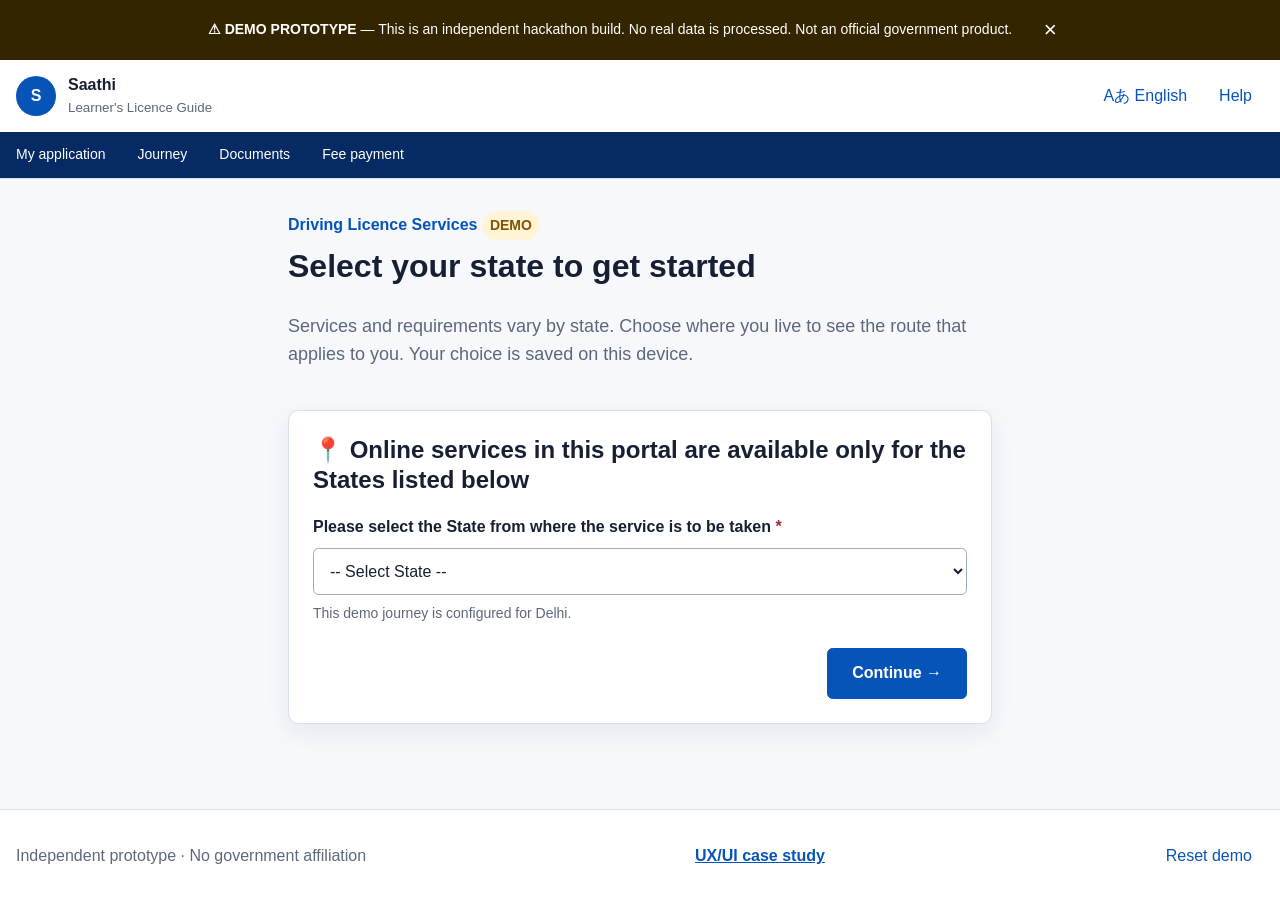
==== commit 229bda6b: "Add full UX/UI case study for the learner's licence journey Co-authored-by: arena-agent <297053741+a" ====
--- a/index.html
+++ b/index.html
@@ -32,7 +32,7 @@
   </header>
   <div id="network-status" class="network-status" role="status" aria-live="polite" hidden></div>
   <main id="main-content" tabindex="-1"></main>
-  <footer class="site-footer"><div class="wrap"><span>Independent prototype · No government affiliation</span><button class="link-button" id="reset-button" type="button">Reset demo</button></div></footer>
+  <footer class="site-footer"><div class="wrap"><span>Independent prototype · No government affiliation</span><a href="case-study.html" style="color:var(--blue-800);font-weight:700;padding:var(--space-2)">UX/UI case study</a><button class="link-button" id="reset-button" type="button">Reset demo</button></div></footer>
   <div id="toast-region" class="toast-region" aria-live="polite"></div>
   <dialog id="help-dialog" class="help-dialog" aria-labelledby="help-title">
     <button class="dialog-close" type="button" aria-label="Close help">×</button>
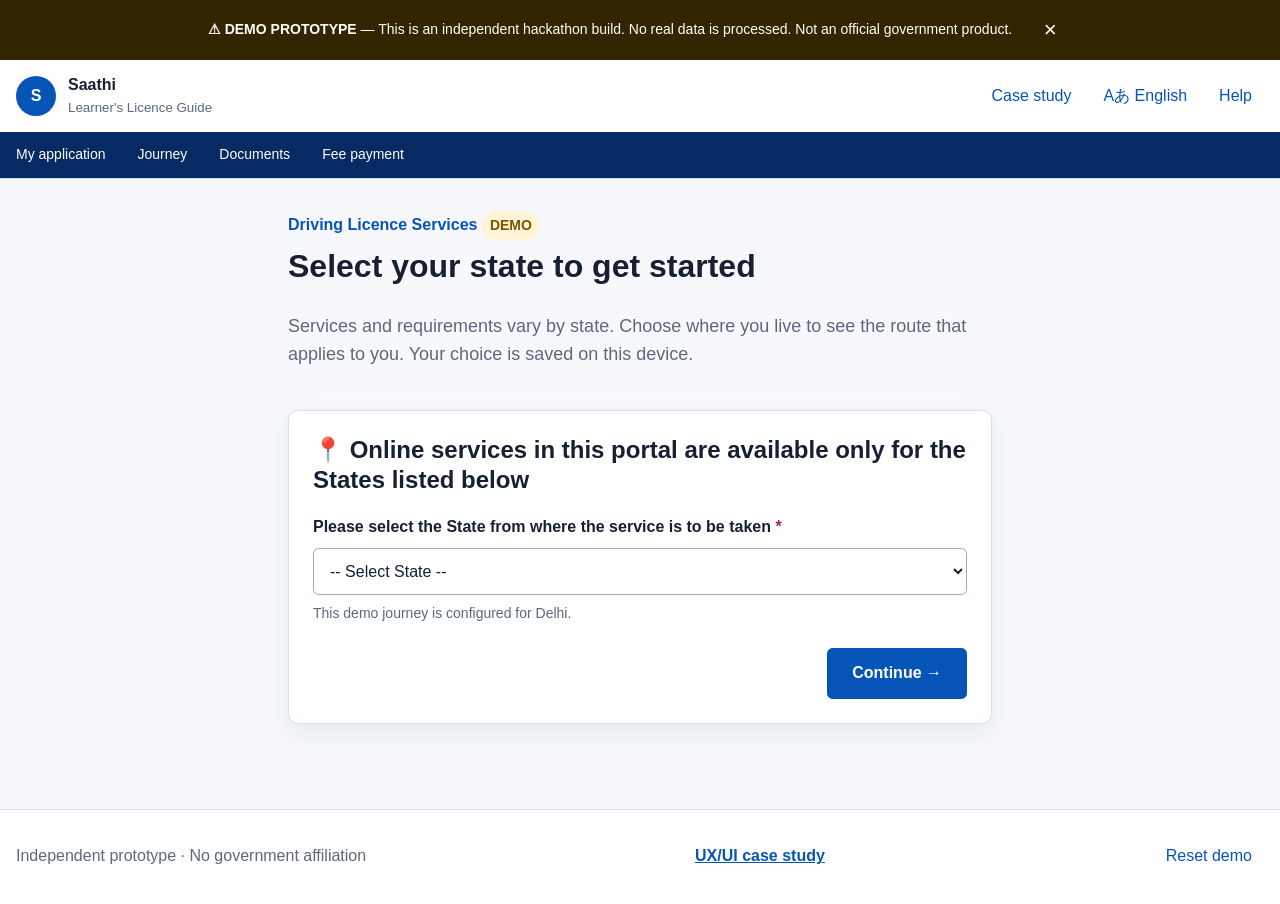
==== commit 21fa27b2: "Link the case study from the prototype header Co-authored-by: arena-agent <297053741+arena-agent@use" ====
--- a/index.html
+++ b/index.html
@@ -22,6 +22,7 @@
         <span><strong>Saathi</strong><small>Learner's Licence Guide</small></span>
       </a>
       <div class="header-actions">
+        <a class="text-button" href="case-study.html" style="display:inline-flex;align-items:center;text-decoration:none">Case study</a>
         <button class="text-button" id="language-button" type="button" aria-label="Change language">Aあ English</button>
         <button class="text-button" id="help-button" type="button">Help</button>
       </div>
